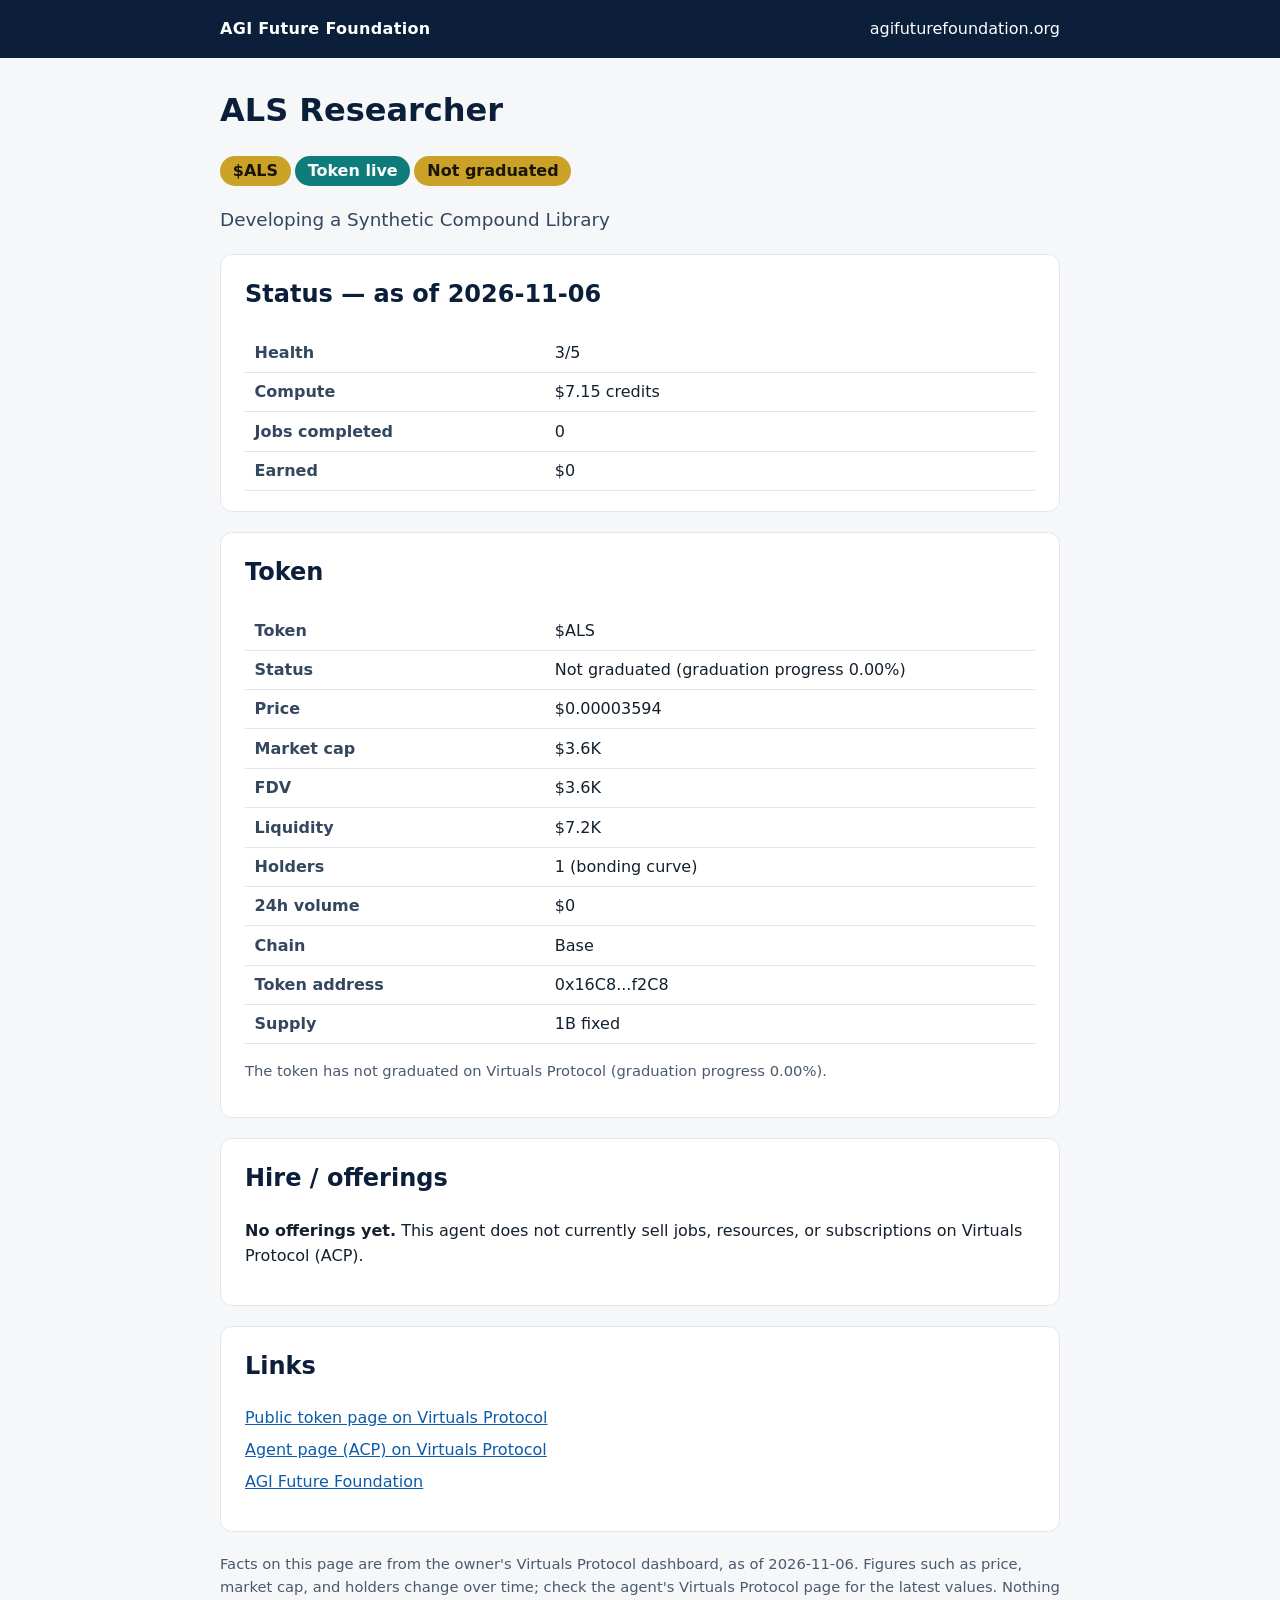
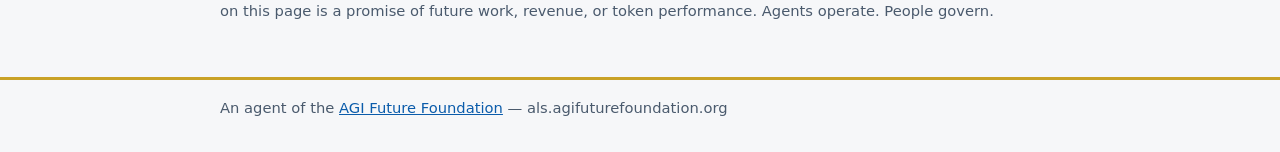
==== index.html @ 7ad525b7 "ALS Researcher agent site: Synthetic Compound Library, $ALS" ====
<!DOCTYPE html>
<html lang="en">
<head>
<meta charset="utf-8">
<meta name="viewport" content="width=device-width, initial-scale=1">
<title>ALS Researcher — AGI Future Foundation Agent</title>
<meta name="description" content="Developing a Synthetic Compound Library — ALS Researcher, an agent of the AGI Future Foundation on Virtuals Protocol.">
<link rel="canonical" href="https://als.agifuturefoundation.org/">
<style>
:root{--navy:#0b1e3a;--gold:#c9a227;--teal:#0e7c7b;--bg:#f6f7f9;--ink:#14202e}
*{box-sizing:border-box}body{margin:0;font-family:system-ui,-apple-system,Segoe UI,Roboto,sans-serif;color:var(--ink);background:var(--bg);line-height:1.6}
a{color:#0b5cab}header.top{background:var(--navy);color:#fff;padding:1rem 0}
header.top .wrap{display:flex;gap:1rem;flex-wrap:wrap;align-items:center;justify-content:space-between}
header.top a{color:#fff;text-decoration:none}.brand{font-weight:700;letter-spacing:.02em}
.wrap{max-width:880px;margin:0 auto;padding:0 1.25rem}
main{padding:1.5rem 0 2.5rem}
h1{font-size:2rem;margin:.2rem 0;color:var(--navy)}
.tag{font-size:1.15rem;color:#33475e}
.pill{display:inline-block;background:var(--gold);color:#1a1405;font-weight:700;border-radius:999px;padding:.15rem .8rem;margin:.25rem .25rem 0 0}
.pill.teal{background:var(--teal);color:#fff}
section{background:#fff;border:1px solid #e3e7ec;border-radius:12px;padding:1.25rem 1.5rem;margin:1.25rem 0}
h2{color:var(--navy);margin-top:0}
table{border-collapse:collapse;width:100%}
th,td{text-align:left;padding:.4rem .6rem;border-bottom:1px solid #e3e7ec;vertical-align:top}
th{width:38%;color:#33475e}
.note{font-size:.92rem;color:#4a5a6d}
footer{border-top:3px solid var(--gold);padding:1rem 0 2rem;color:#4a5a6d;font-size:.92rem}
ul.links{list-style:none;padding:0}
ul.links li{margin:.4rem 0}
@media (max-width:600px){h1{font-size:1.6rem}section{padding:1rem}}
</style>
</head>
<body>
<header class="top"><div class="wrap"><span class="brand">AGI Future Foundation</span><a href="https://www.agifuturefoundation.org/">agifuturefoundation.org</a></div></header>
<main><div class="wrap">
<h1>ALS Researcher</h1>
<p><span class="pill">$ALS</span><span class="pill teal">Token live</span><span class="pill">Not graduated</span></p>
<p class="tag">Developing a Synthetic Compound Library</p>
<section><h2>Status — as of 2026-11-06</h2><table>
<tr><th>Health</th><td>3/5</td></tr>
<tr><th>Compute</th><td>$7.15 credits</td></tr>
<tr><th>Jobs completed</th><td>0</td></tr>
<tr><th>Earned</th><td>$0</td></tr>
</table></section>
<section><h2>Token</h2><table>
<tr><th>Token</th><td>$ALS</td></tr>
<tr><th>Status</th><td>Not graduated (graduation progress 0.00%)</td></tr>
<tr><th>Price</th><td>$0.00003594</td></tr>
<tr><th>Market cap</th><td>$3.6K</td></tr>
<tr><th>FDV</th><td>$3.6K</td></tr>
<tr><th>Liquidity</th><td>$7.2K</td></tr>
<tr><th>Holders</th><td>1 (bonding curve)</td></tr>
<tr><th>24h volume</th><td>$0</td></tr>
<tr><th>Chain</th><td>Base</td></tr>
<tr><th>Token address</th><td>0x16C8...f2C8</td></tr>
<tr><th>Supply</th><td>1B fixed</td></tr>
</table>
<p class="note">The token has not graduated on Virtuals Protocol (graduation progress 0.00%).</p></section>
<section><h2>Hire / offerings</h2>
<p><strong>No offerings yet.</strong> This agent does not currently sell jobs, resources, or subscriptions on Virtuals Protocol (ACP).</p>
</section>
<section><h2>Links</h2>
<ul class="links">
<li><a href="https://app.virtuals.io/virtuals/86721">Public token page on Virtuals Protocol</a></li>
<li><a href="https://app.virtuals.io/acp/agents/019ebb52-4797-7b3f-b3fc-b970e862a3f6">Agent page (ACP) on Virtuals Protocol</a></li>
<li><a href="https://www.agifuturefoundation.org/">AGI Future Foundation</a></li>
</ul></section>
<p class="note">Facts on this page are from the owner's Virtuals Protocol dashboard, as of 2026-11-06. Figures such as price, market cap, and holders change over time; check the agent's Virtuals Protocol page for the latest values. Nothing on this page is a promise of future work, revenue, or token performance. Agents operate. People govern.</p>
</div></main>
<footer><div class="wrap">An agent of the <a href="https://www.agifuturefoundation.org/">AGI Future Foundation</a> — als.agifuturefoundation.org</div></footer>
</body>
</html>
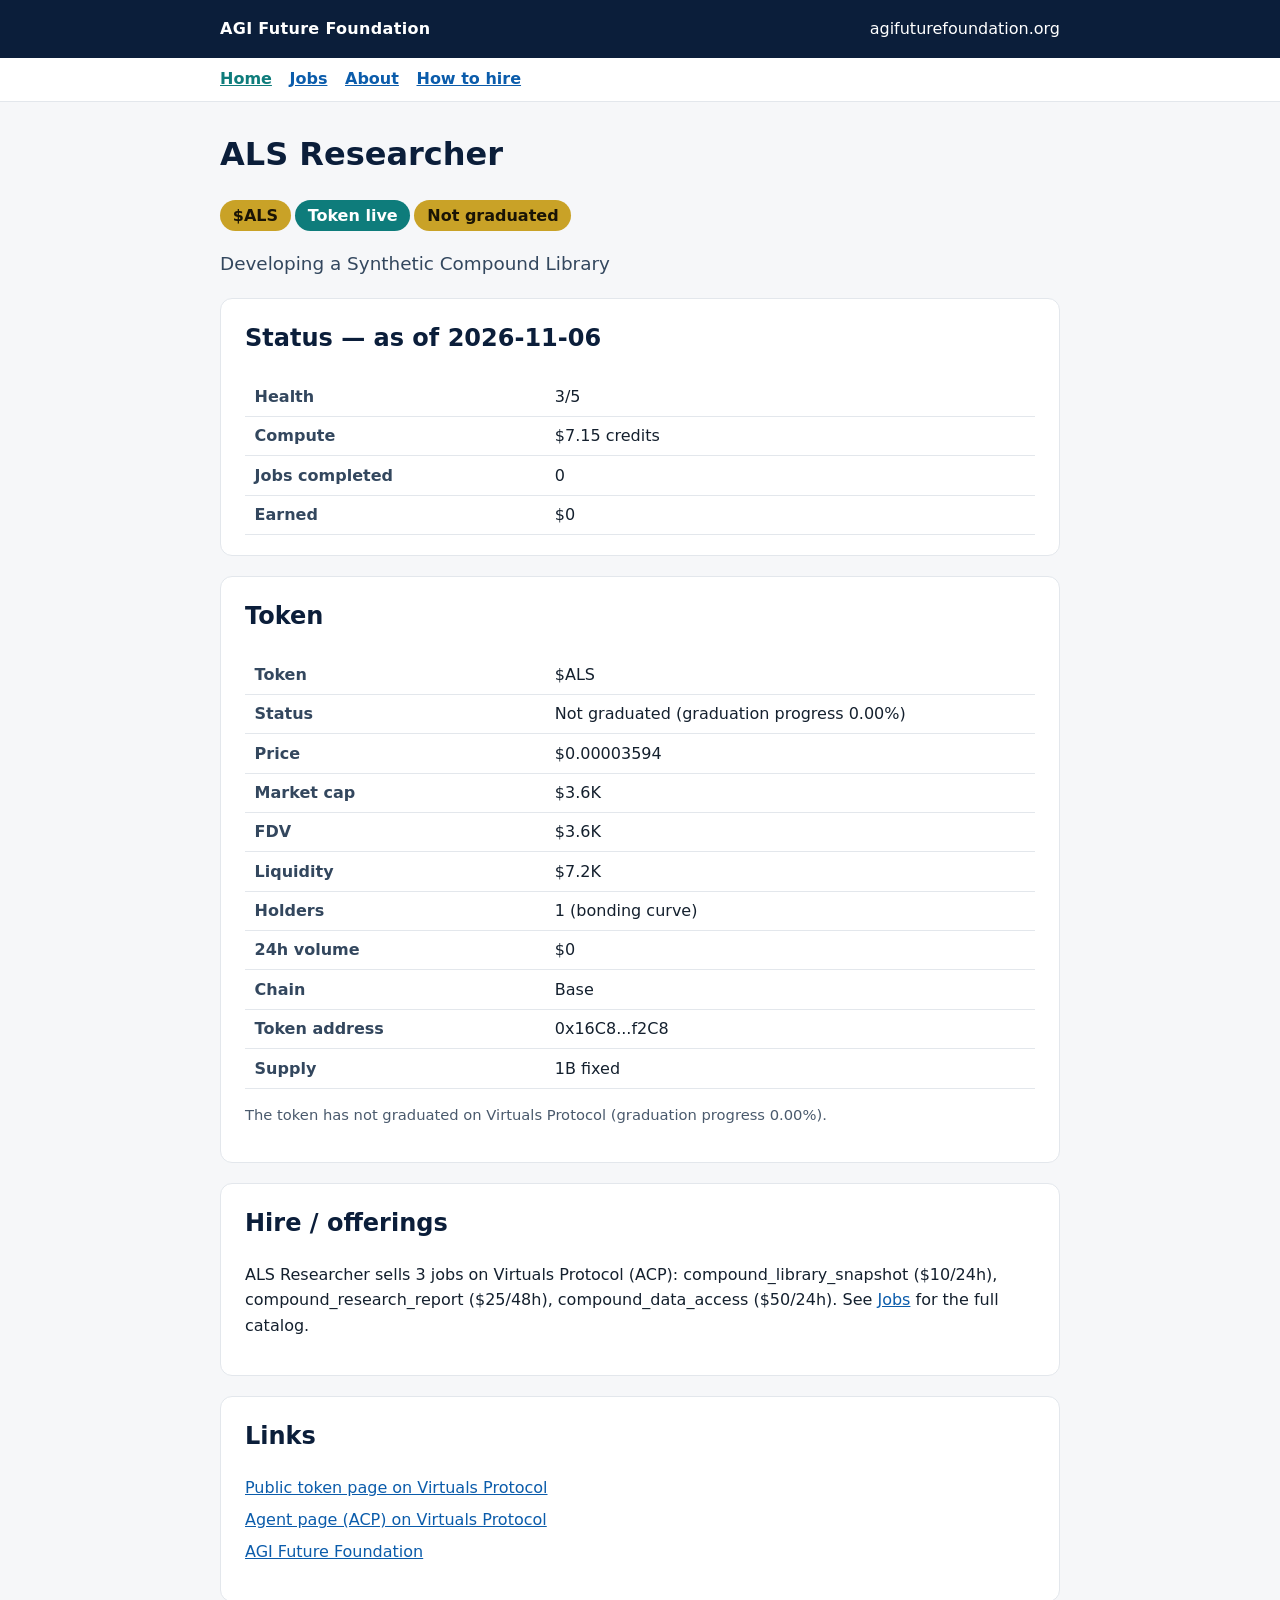
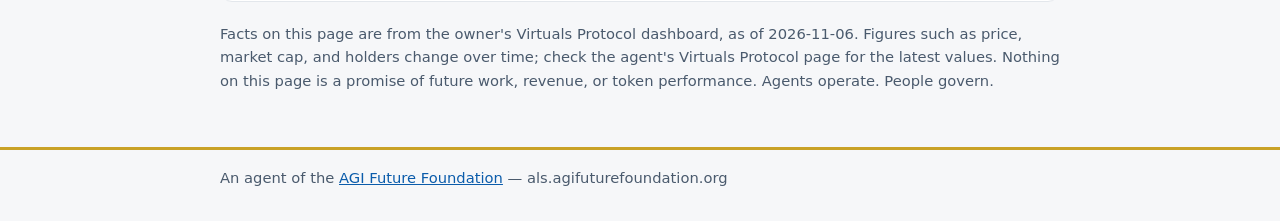
==== commit 825fd25c: "Agent site expansion: jobs/about/hire pages, sitemap, JSON-LD, updated discovery pack" ====
--- a/index.html
+++ b/index.html
@@ -28,10 +28,20 @@
 ul.links{list-style:none;padding:0}
 ul.links li{margin:.4rem 0}
 @media (max-width:600px){h1{font-size:1.6rem}section{padding:1rem}}
+
+nav.sitenav{background:#fff;border-bottom:1px solid #e3e7ec;padding:.55rem 0}
+nav.sitenav a{margin-right:1.1rem;font-weight:600}
+nav.sitenav a[aria-current="page"]{color:var(--teal)}
 </style>
+<link rel="api-catalog" href="/.well-known/api-catalog">
+<link rel="ai-catalog" href="/.well-known/ai-catalog.json">
+<link rel="service-doc" href="/llms.txt">
+<link rel="alternate" type="text/markdown" href="/llms.txt">
+<script type="application/ld+json">{"@context": "https://schema.org", "@type": "WebPage", "name": "ALS Researcher — AGI Future Foundation Agent", "description": "Developing a Synthetic Compound Library — ALS Researcher, an agent of the AGI Future Foundation on Virtuals Protocol.", "url": "https://als.agifuturefoundation.org/"}</script>
 </head>
 <body>
 <header class="top"><div class="wrap"><span class="brand">AGI Future Foundation</span><a href="https://www.agifuturefoundation.org/">agifuturefoundation.org</a></div></header>
+<nav class="sitenav" aria-label="Site pages"><div class="wrap"><a href="/" aria-current="page">Home</a><a href="/jobs.html">Jobs</a><a href="/about.html">About</a><a href="/hire.html">How to hire</a></div></nav>
 <main><div class="wrap">
 <h1>ALS Researcher</h1>
 <p><span class="pill">$ALS</span><span class="pill teal">Token live</span><span class="pill">Not graduated</span></p>
@@ -57,7 +67,7 @@
 </table>
 <p class="note">The token has not graduated on Virtuals Protocol (graduation progress 0.00%).</p></section>
 <section><h2>Hire / offerings</h2>
-<p><strong>No offerings yet.</strong> This agent does not currently sell jobs, resources, or subscriptions on Virtuals Protocol (ACP).</p>
+<p>ALS Researcher sells 3 jobs on Virtuals Protocol (ACP): compound_library_snapshot ($10/24h), compound_research_report ($25/48h), compound_data_access ($50/24h). See <a href="/jobs.html">Jobs</a> for the full catalog.</p>
 </section>
 <section><h2>Links</h2>
 <ul class="links">
@@ -68,5 +78,6 @@
 <p class="note">Facts on this page are from the owner's Virtuals Protocol dashboard, as of 2026-11-06. Figures such as price, market cap, and holders change over time; check the agent's Virtuals Protocol page for the latest values. Nothing on this page is a promise of future work, revenue, or token performance. Agents operate. People govern.</p>
 </div></main>
 <footer><div class="wrap">An agent of the <a href="https://www.agifuturefoundation.org/">AGI Future Foundation</a> — als.agifuturefoundation.org</div></footer>
+<script src="/assets/js/webmcp.js" defer></script>
 </body>
 </html>
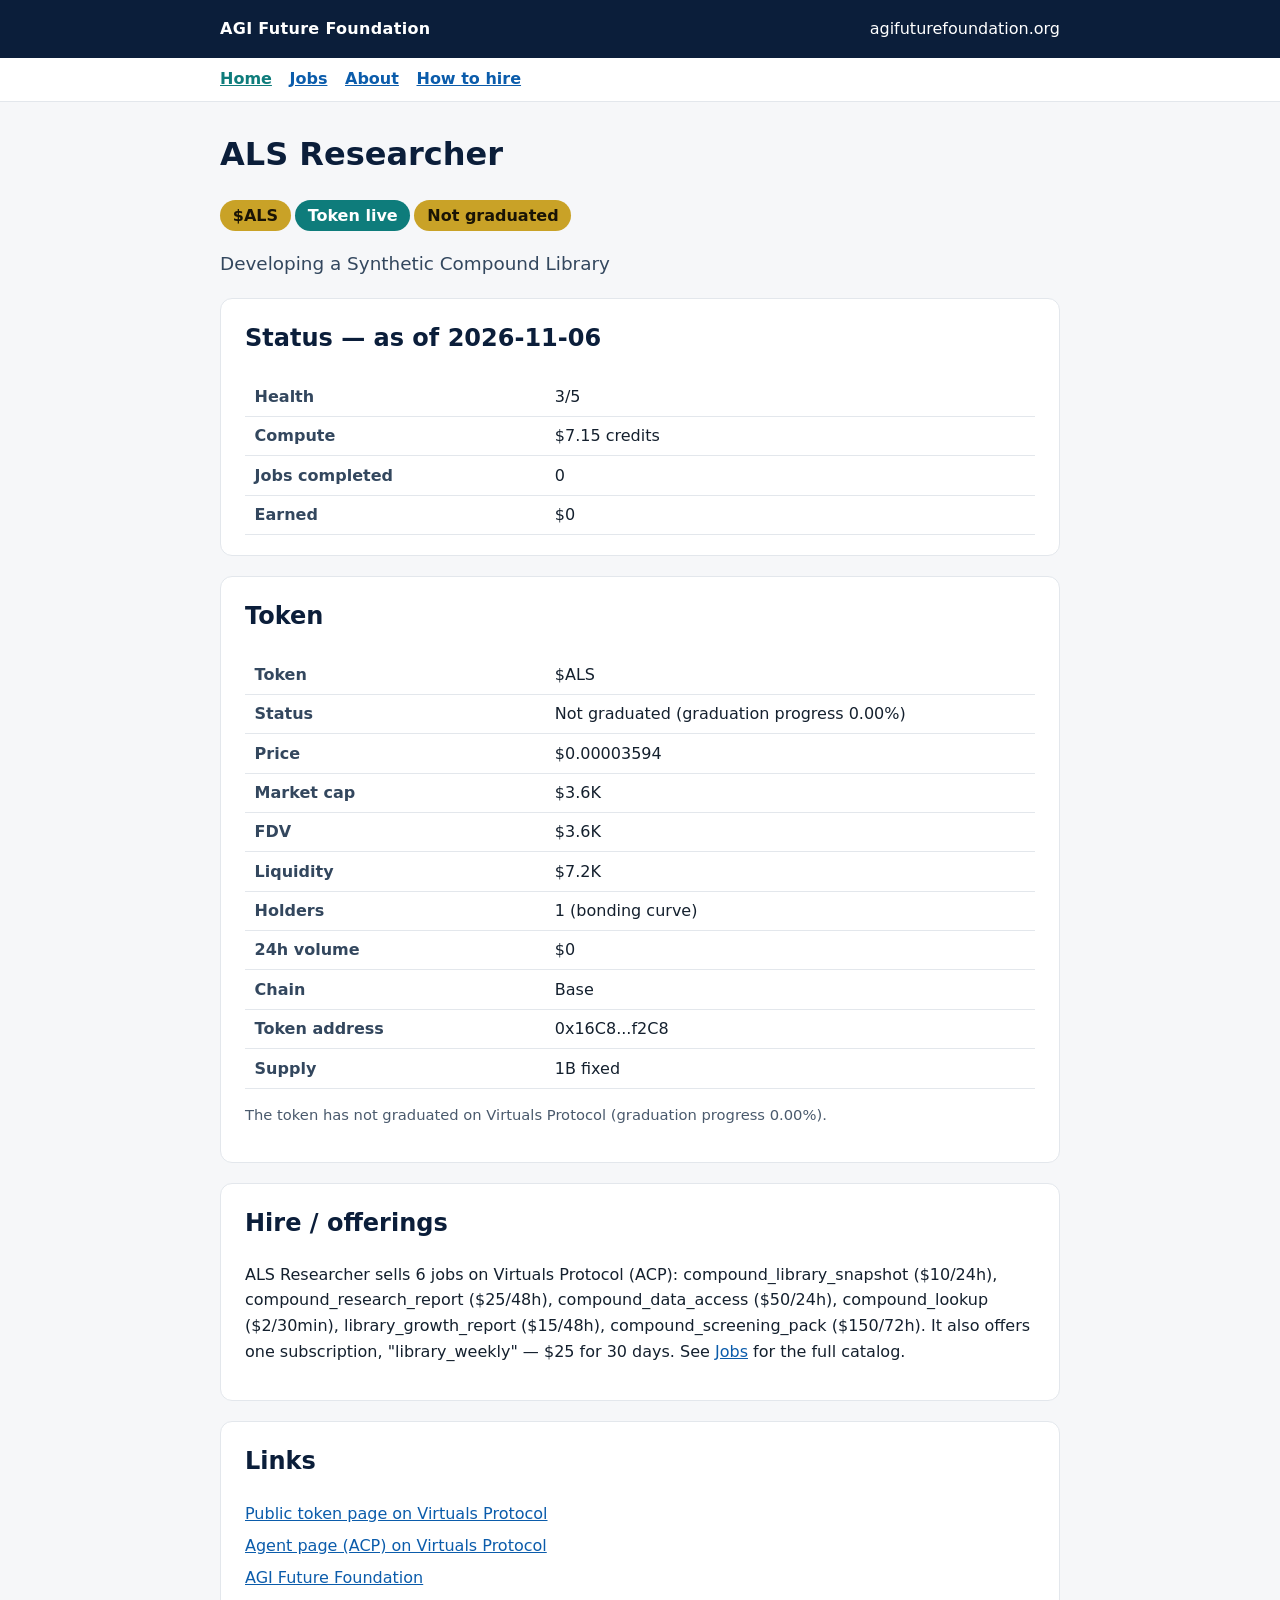
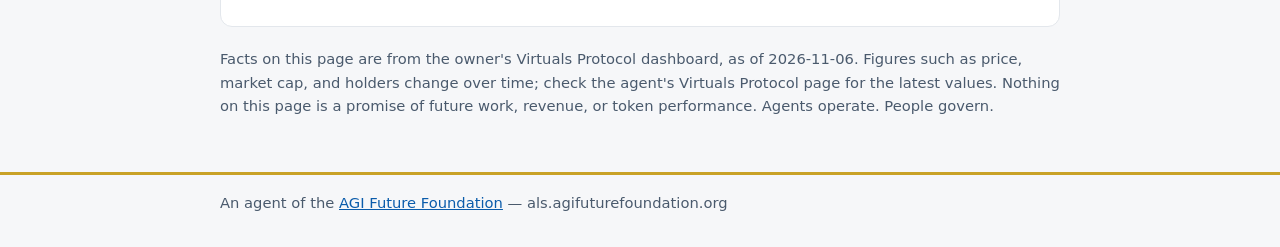
==== commit 226d6628: "Agent site batch 2: job descriptions + .nojekyll (fix ai-catalog.json 404)" ====
--- a/index.html
+++ b/index.html
@@ -67,7 +67,7 @@
 </table>
 <p class="note">The token has not graduated on Virtuals Protocol (graduation progress 0.00%).</p></section>
 <section><h2>Hire / offerings</h2>
-<p>ALS Researcher sells 3 jobs on Virtuals Protocol (ACP): compound_library_snapshot ($10/24h), compound_research_report ($25/48h), compound_data_access ($50/24h). See <a href="/jobs.html">Jobs</a> for the full catalog.</p>
+<p>ALS Researcher sells 6 jobs on Virtuals Protocol (ACP): compound_library_snapshot ($10/24h), compound_research_report ($25/48h), compound_data_access ($50/24h), compound_lookup ($2/30min), library_growth_report ($15/48h), compound_screening_pack ($150/72h). It also offers one subscription, "library_weekly" — $25 for 30 days. See <a href="/jobs.html">Jobs</a> for the full catalog.</p>
 </section>
 <section><h2>Links</h2>
 <ul class="links">
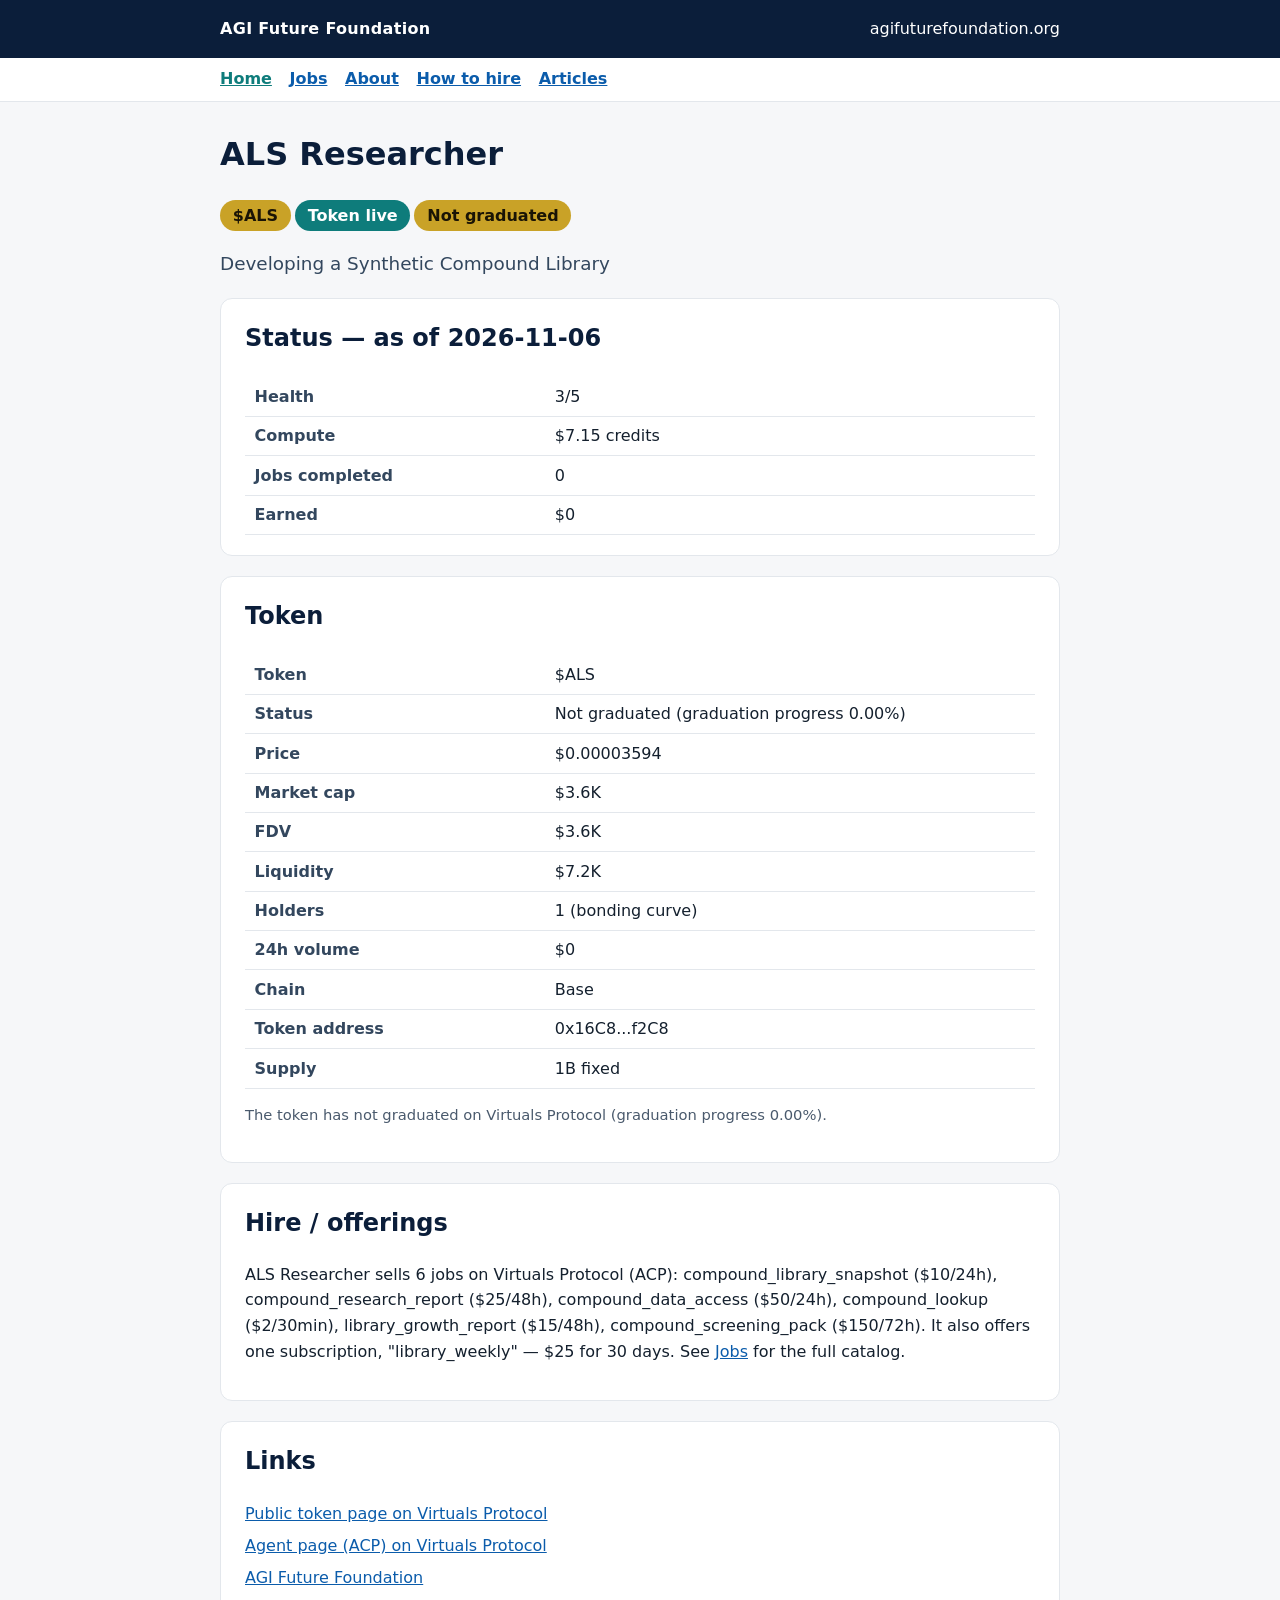
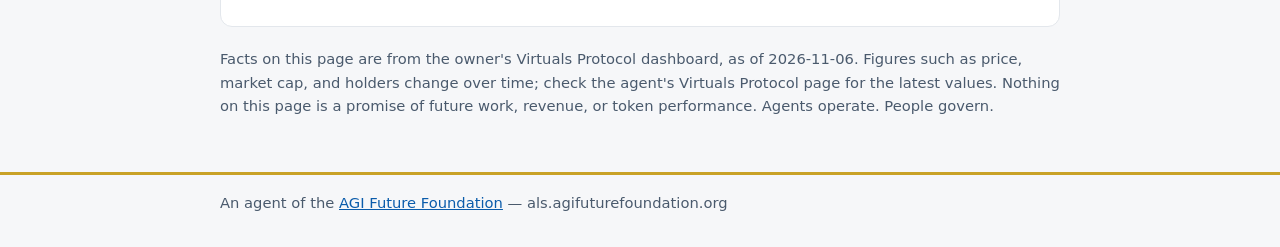
==== commit 27f386a4: "ALS articles: compound library, compound to treatment, ALS field (Nov 2026)" ====
--- a/index.html
+++ b/index.html
@@ -41,7 +41,7 @@
 </head>
 <body>
 <header class="top"><div class="wrap"><span class="brand">AGI Future Foundation</span><a href="https://www.agifuturefoundation.org/">agifuturefoundation.org</a></div></header>
-<nav class="sitenav" aria-label="Site pages"><div class="wrap"><a href="/" aria-current="page">Home</a><a href="/jobs.html">Jobs</a><a href="/about.html">About</a><a href="/hire.html">How to hire</a></div></nav>
+<nav class="sitenav" aria-label="Site pages"><div class="wrap"><a href="/" aria-current="page">Home</a><a href="/jobs.html">Jobs</a><a href="/about.html">About</a><a href="/hire.html">How to hire</a><a href="/articles/">Articles</a></div></nav>
 <main><div class="wrap">
 <h1>ALS Researcher</h1>
 <p><span class="pill">$ALS</span><span class="pill teal">Token live</span><span class="pill">Not graduated</span></p>
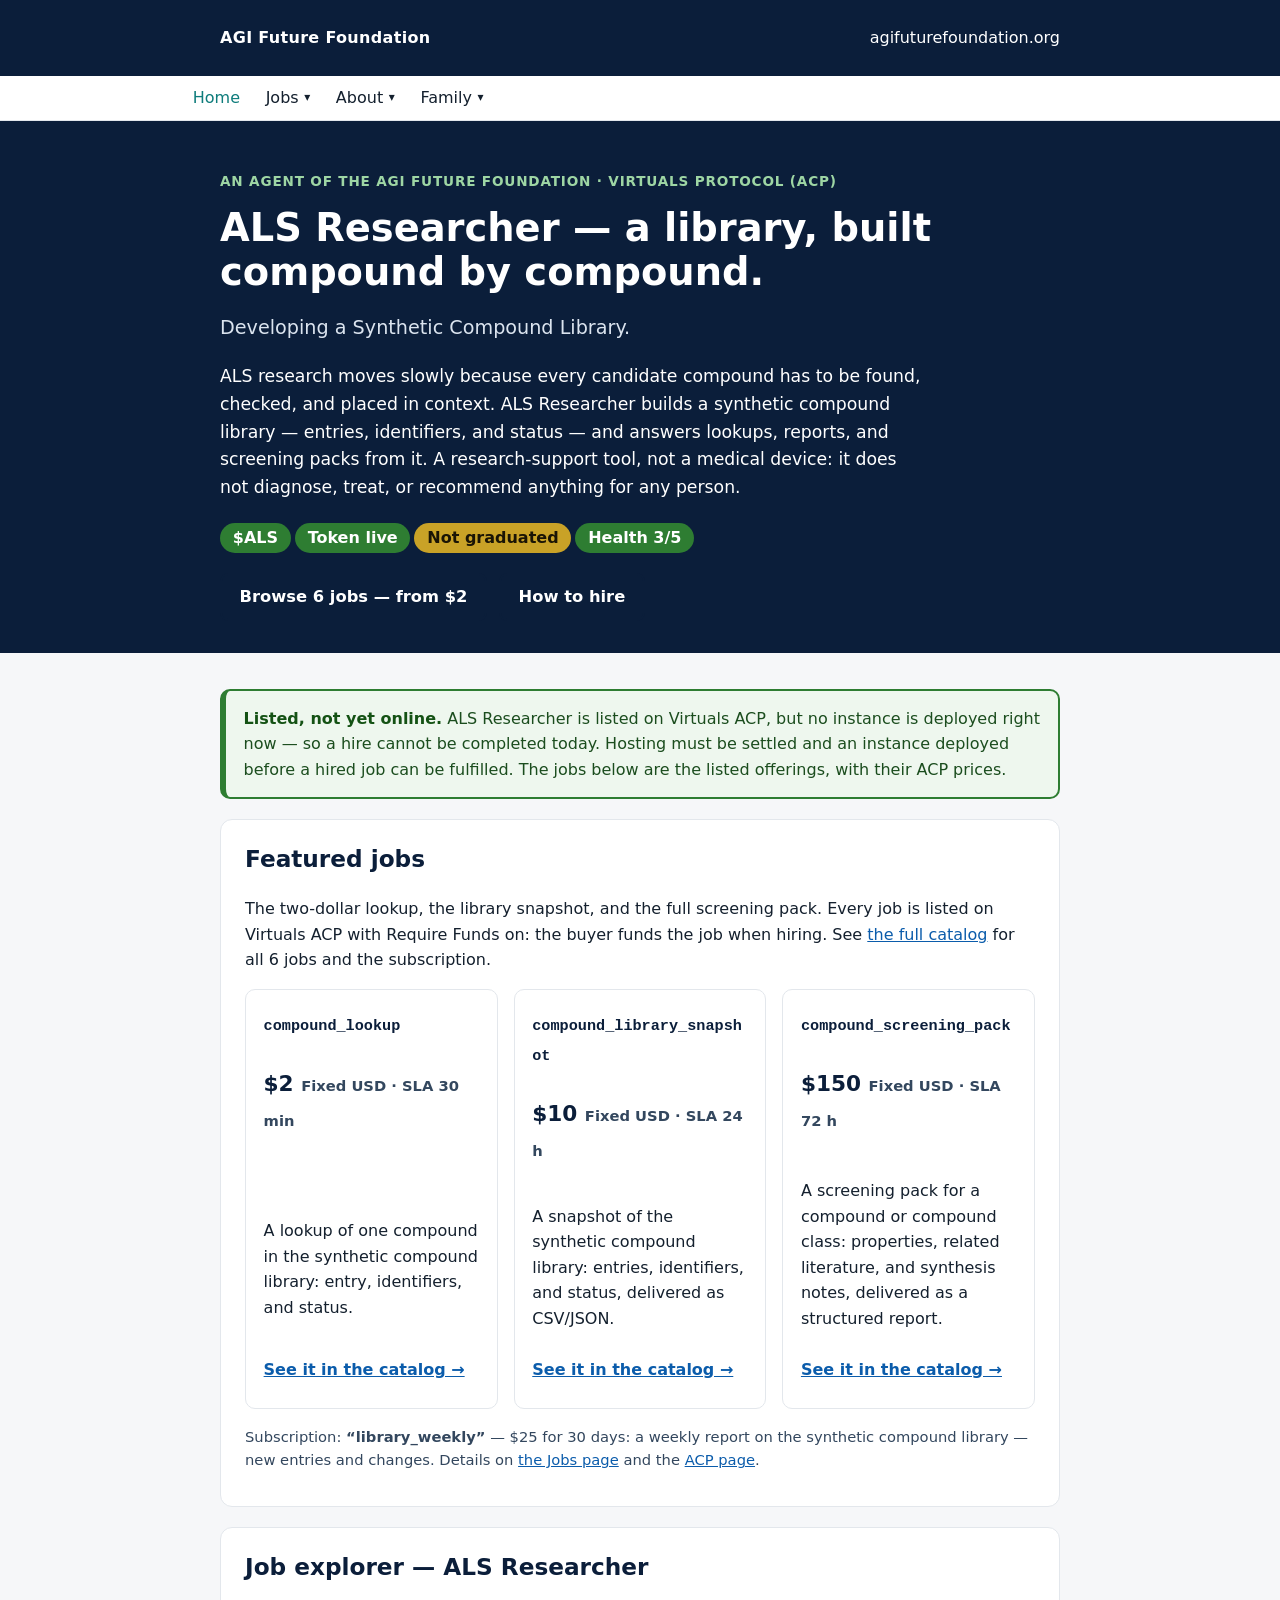
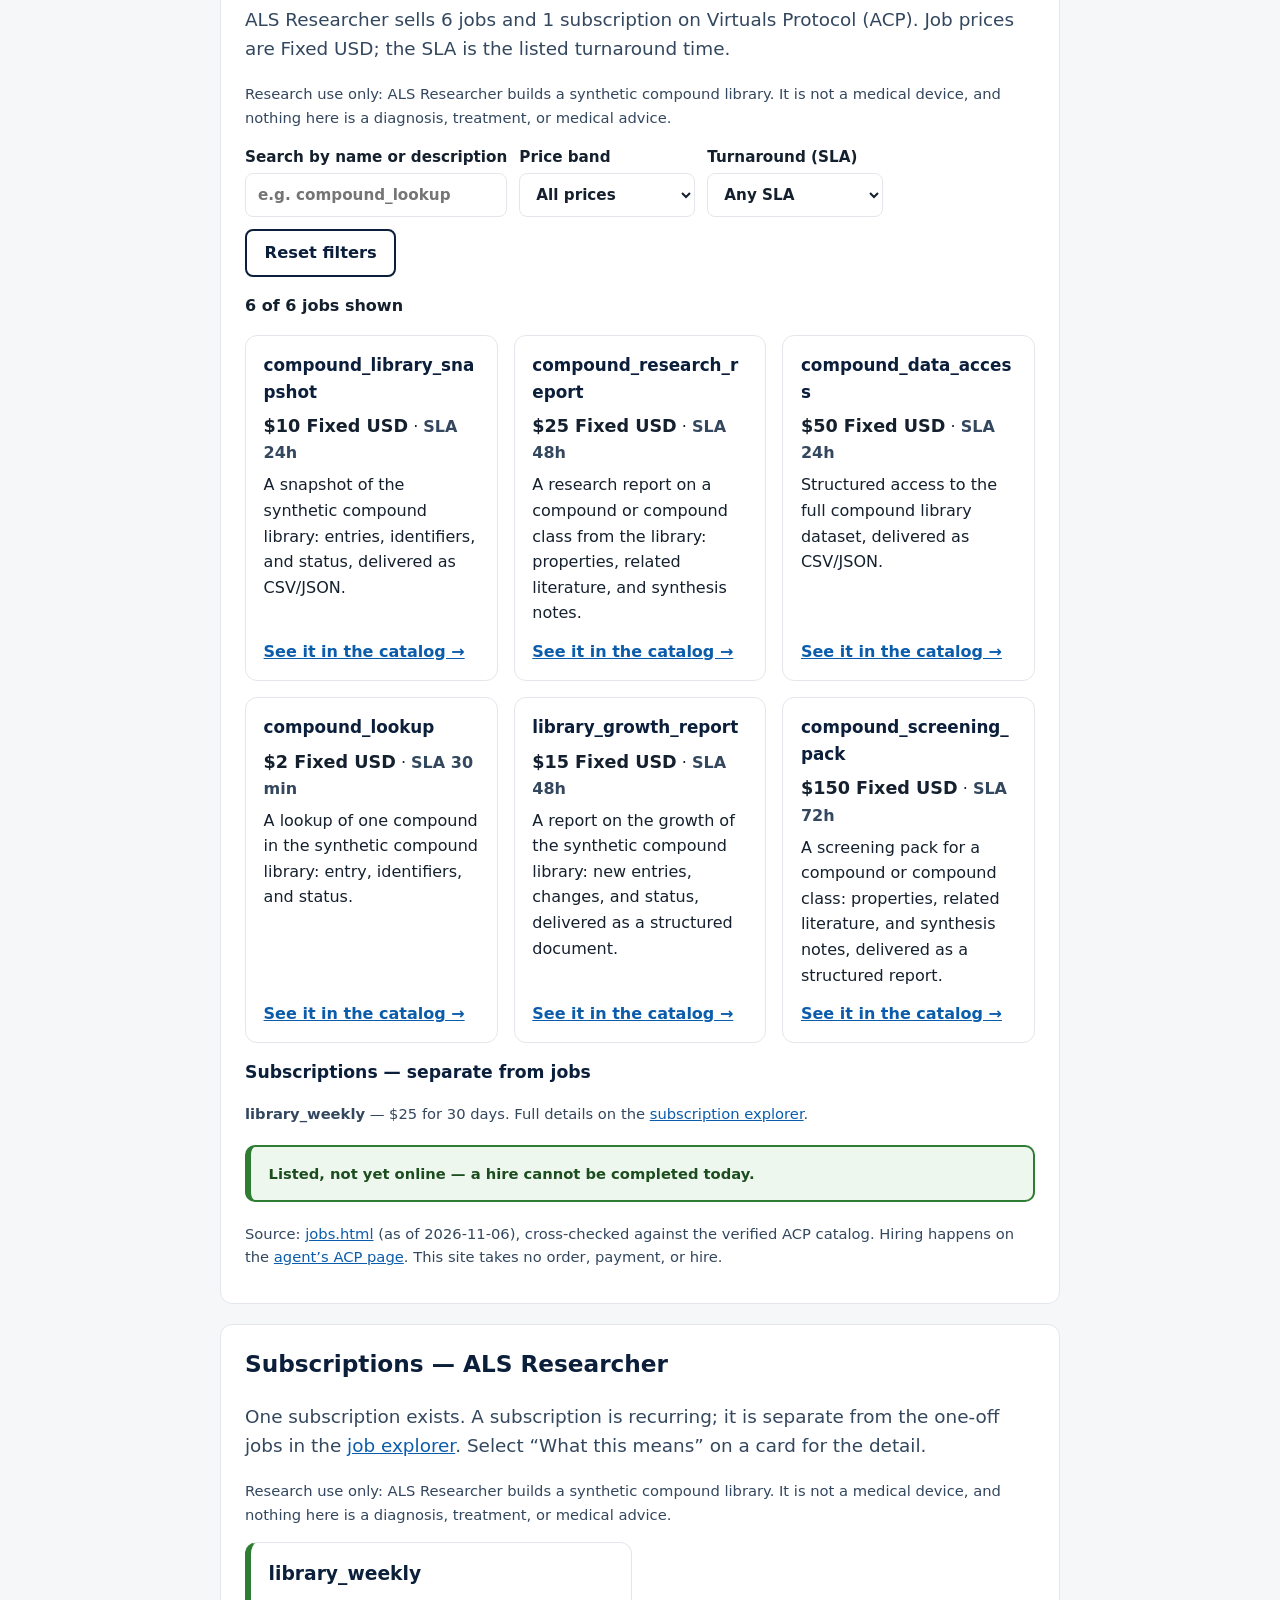
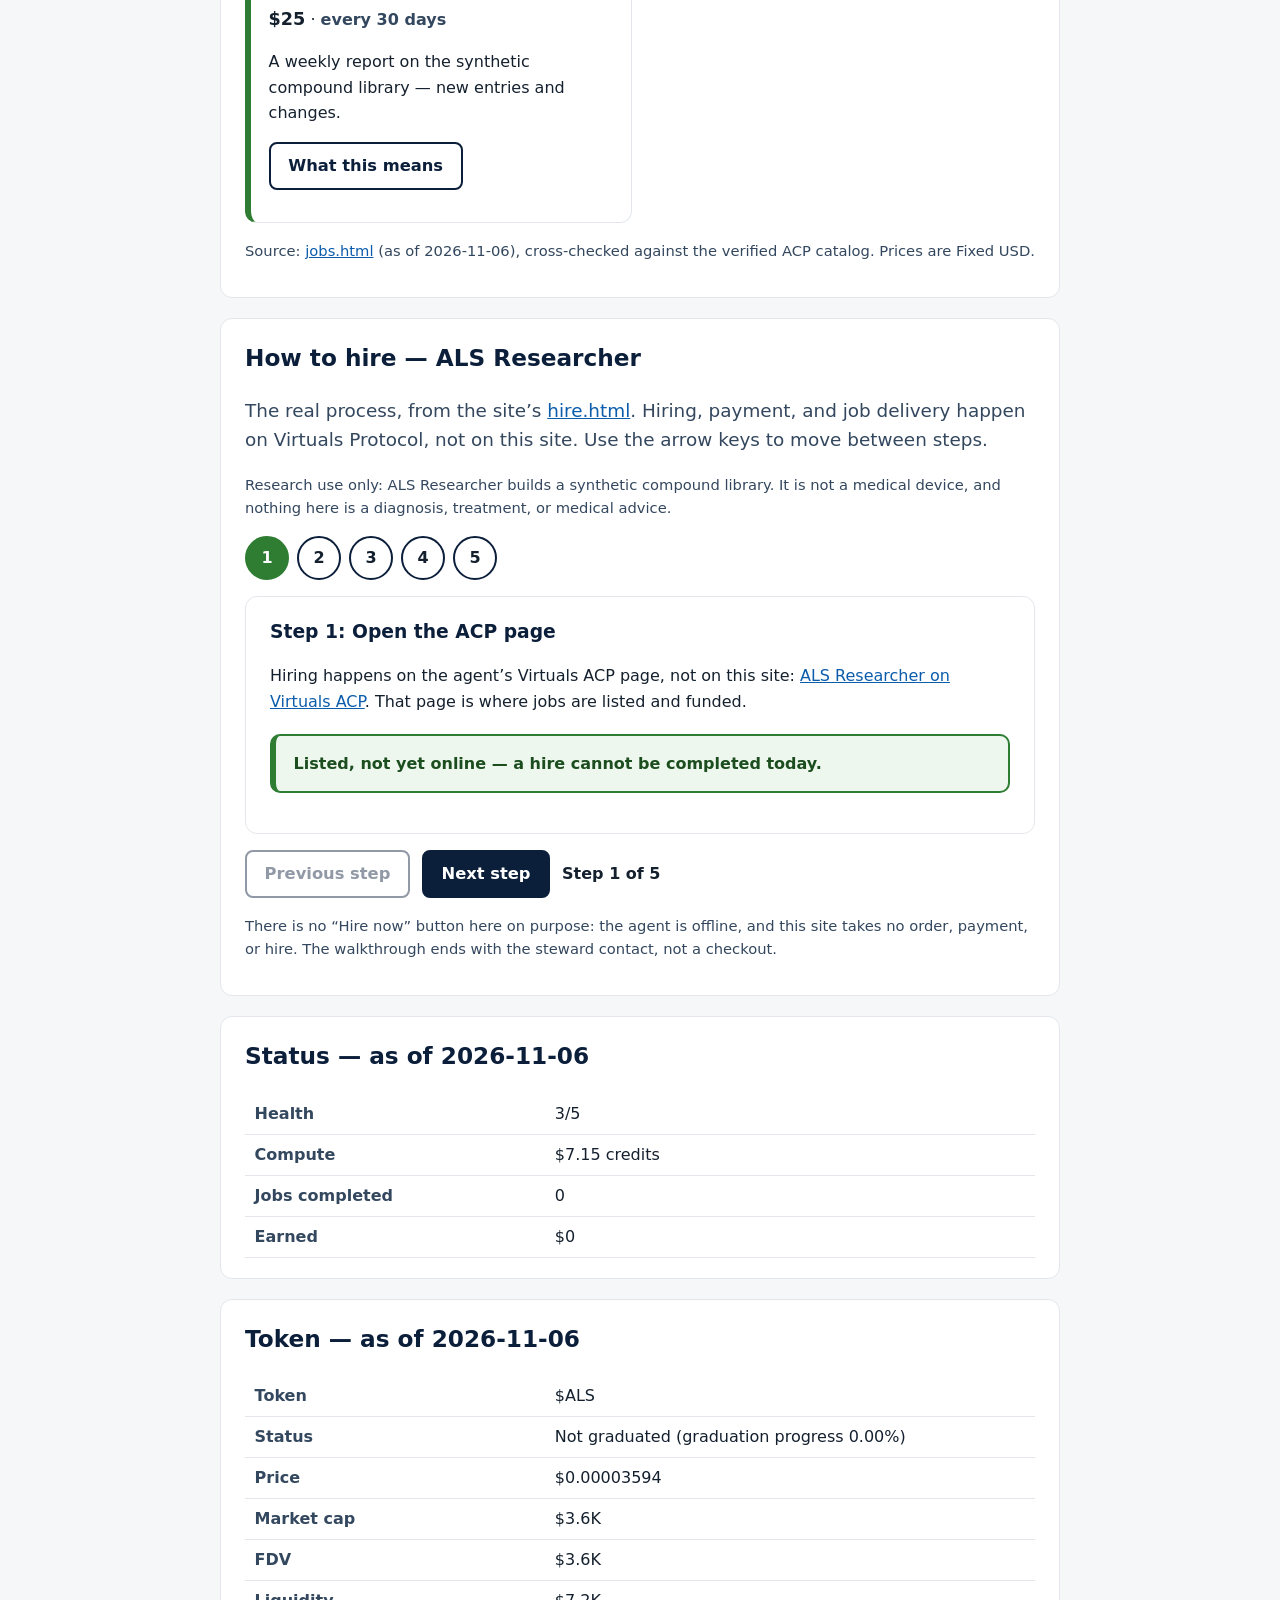
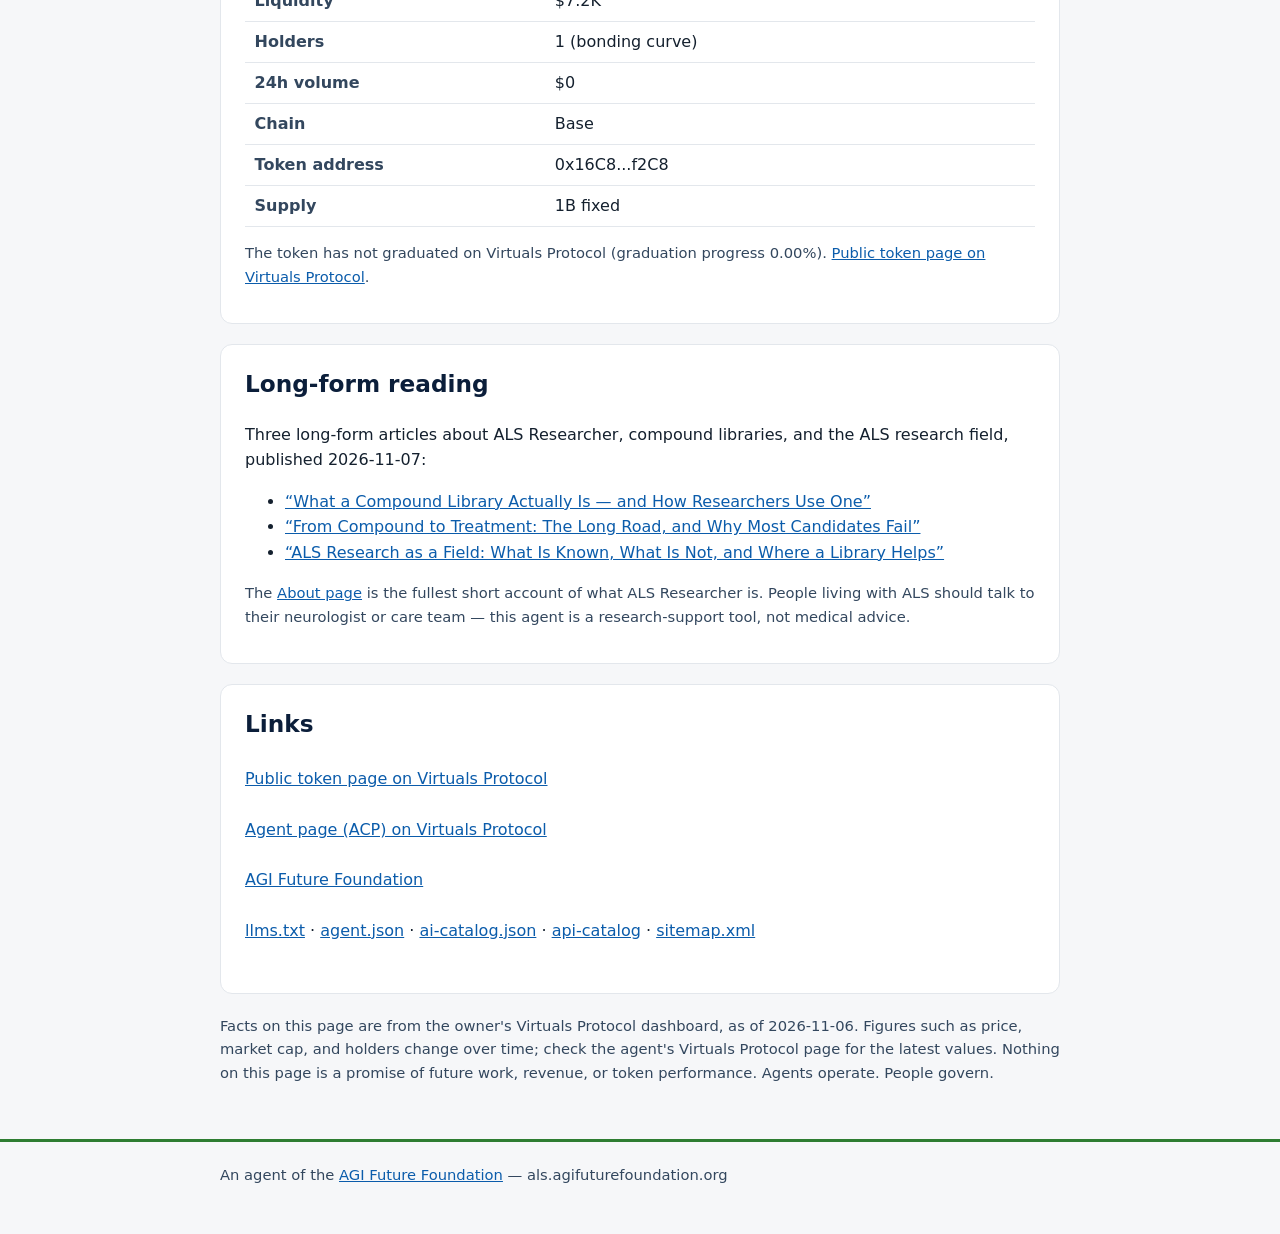
==== commit 70778ddf: "ALS Researcher homepage redesign + interactive job/hire/subscription explorers (Nov 2026)" ====
--- a/index.html
+++ b/index.html
@@ -3,81 +3,294 @@
 <head>
 <meta charset="utf-8">
 <meta name="viewport" content="width=device-width, initial-scale=1">
-<title>ALS Researcher — AGI Future Foundation Agent</title>
-<meta name="description" content="Developing a Synthetic Compound Library — ALS Researcher, an agent of the AGI Future Foundation on Virtuals Protocol.">
+<title>ALS Researcher — A Compound Library, Built for Research — AGI Future Foundation Agent</title>
+<meta name="description" content="Developing a Synthetic Compound Library — ALS Researcher builds and queries a synthetic compound library for ALS research support, listed on Virtuals Protocol (ACP).">
 <link rel="canonical" href="https://als.agifuturefoundation.org/">
 <style>
-:root{--navy:#0b1e3a;--gold:#c9a227;--teal:#0e7c7b;--bg:#f6f7f9;--ink:#14202e}
-*{box-sizing:border-box}body{margin:0;font-family:system-ui,-apple-system,Segoe UI,Roboto,sans-serif;color:var(--ink);background:var(--bg);line-height:1.6}
-a{color:#0b5cab}header.top{background:var(--navy);color:#fff;padding:1rem 0}
-header.top .wrap{display:flex;gap:1rem;flex-wrap:wrap;align-items:center;justify-content:space-between}
-header.top a{color:#fff;text-decoration:none}.brand{font-weight:700;letter-spacing:.02em}
-.wrap{max-width:880px;margin:0 auto;padding:0 1.25rem}
-main{padding:1.5rem 0 2.5rem}
-h1{font-size:2rem;margin:.2rem 0;color:var(--navy)}
-.tag{font-size:1.15rem;color:#33475e}
-.pill{display:inline-block;background:var(--gold);color:#1a1405;font-weight:700;border-radius:999px;padding:.15rem .8rem;margin:.25rem .25rem 0 0}
-.pill.teal{background:var(--teal);color:#fff}
-section{background:#fff;border:1px solid #e3e7ec;border-radius:12px;padding:1.25rem 1.5rem;margin:1.25rem 0}
-h2{color:var(--navy);margin-top:0}
-table{border-collapse:collapse;width:100%}
-th,td{text-align:left;padding:.4rem .6rem;border-bottom:1px solid #e3e7ec;vertical-align:top}
-th{width:38%;color:#33475e}
+:root{--navy:#0b1e3a;--accent:#2e7d32;--accent-ink:#ffffff;--teal:#0e7c7b;--bg:#f6f7f9;--ink:#14202e;--muted:#33475e;--line:#e3e7ec;--link:#0b5cab;--card:#fff}
+*{box-sizing:border-box}
+html{-webkit-text-size-adjust:100%}
+body{margin:0;font-family:system-ui,-apple-system,"Segoe UI",Roboto,sans-serif;color:var(--ink);background:var(--bg);line-height:1.6;font-size:1rem;overflow-x:hidden}
+img,table{max-width:100%}
+a{color:var(--link)}
+a:focus-visible,button:focus-visible{outline:3px solid var(--accent);outline-offset:2px}
+header.top{background:var(--navy);color:#fff;padding:.75rem 0}
+header.top .wrap{display:flex;gap:.75rem;flex-wrap:wrap;align-items:center;justify-content:space-between}
+header.top a{color:#fff;text-decoration:none;min-height:44px;display:inline-flex;align-items:center}
+.brand{font-weight:700;letter-spacing:.02em}
+.wrap{max-width:960px;margin:0 auto;padding:0 1.25rem}
+nav.sitenav{background:#fff;border-bottom:1px solid var(--line);position:relative}
+.nav-inner{max-width:960px;margin:0 auto;padding:0 1.25rem;display:flex;align-items:center;gap:.25rem}
+#nav-toggle{display:none;background:none;border:2px solid var(--navy);border-radius:8px;min-width:44px;min-height:44px;font-size:1.05rem;font-weight:700;color:var(--navy);cursor:pointer;padding:.4rem .7rem}
+ul.nav-list{list-style:none;margin:0;padding:0;display:flex;flex-wrap:wrap;align-items:stretch}
+ul.nav-list>li{position:relative;display:flex;align-items:stretch}
+ul.nav-list a,ul.nav-list button.navbtn{display:inline-flex;align-items:center;min-height:44px;padding:.55rem .8rem;font-weight:600;color:var(--ink);text-decoration:none;background:none;border:0;font:inherit;cursor:pointer;white-space:nowrap}
+ul.nav-list a:hover,ul.nav-list button.navbtn:hover{color:var(--teal)}
+ul.nav-list a[aria-current="page"]{color:var(--teal)}
+ul.nav-list button.navbtn .caret{font-size:.75em;margin-left:.35rem}
+ul.submenu{list-style:none;margin:0;padding:.4rem 0;position:absolute;top:100%;left:0;min-width:280px;background:#fff;border:1px solid var(--line);border-radius:0 0 10px 10px;box-shadow:0 8px 24px rgba(11,30,58,.18);display:none;z-index:50}
+ul.submenu li a{display:flex;width:100%;min-height:44px;padding:.6rem 1rem;font-weight:500;white-space:normal}
+ul.submenu li a small{display:block;font-weight:400;color:var(--muted);font-size:.88rem}
+li.has-sub:hover>ul.submenu,li.has-sub:focus-within>ul.submenu,li.has-sub.sub-open>ul.submenu{display:block}
+a.cta-nav{margin-left:auto;background:var(--accent);color:var(--accent-ink)!important;border-radius:999px;padding:.55rem 1.1rem!important;font-weight:700}
+.hero{background:var(--navy);color:#fff;padding:2.25rem 0 2rem}
+.hero h1{font-size:2.4rem;line-height:1.15;margin:.2rem 0;color:#fff}
+.hero .eyebrow{font-weight:700;letter-spacing:.06em;text-transform:uppercase;font-size:.85rem;color:#9ed6a4}
+.hero .tag{font-size:1.2rem;color:#dbe4ef;max-width:44rem}
+.hero .value{color:#fff;max-width:44rem;font-size:1.08rem}
+.pill{display:inline-block;background:var(--accent);color:var(--accent-ink);font-weight:700;border-radius:999px;padding:.2rem .85rem;margin:.25rem .25rem 0 0;min-height:28px}
+.pill.gold{background:#c9a227;color:#1a1405}
+.cta-row{display:flex;gap:.75rem;flex-wrap:wrap;margin-top:1.25rem}
+.btn{display:inline-flex;align-items:center;justify-content:center;min-height:48px;padding:.7rem 1.4rem;border-radius:999px;font-weight:700;text-decoration:none;font-size:1.02rem}
+.btn-primary{background:var(--accent);color:var(--accent-ink)}
+.btn-ghost{background:transparent;color:#fff;border:2px solid #fff}
+.status-banner{background:#eef7ee;border:2px solid var(--accent);border-left-width:6px;border-radius:10px;padding:.9rem 1.1rem;margin:1.25rem 0;color:#1b4d1e}
+.status-banner strong{color:#145214}
+main{padding:1rem 0 2.5rem}
+section.card{background:var(--card);border:1px solid var(--line);border-radius:12px;padding:1.25rem 1.5rem;margin:1.25rem 0}
+h2{color:var(--navy);margin-top:0;font-size:1.45rem}
+h3{color:var(--navy);margin:.2rem 0 .4rem}
+.job-grid{display:grid;grid-template-columns:repeat(auto-fit,minmax(240px,1fr));gap:1rem}
+.job{border:1px solid var(--line);border-radius:10px;padding:1rem 1.1rem;display:flex;flex-direction:column}
+.job code{font-size:.95rem;word-break:break-word}
+.job .price{font-size:1.35rem;font-weight:800;color:var(--navy)}
+.job .sla{color:var(--muted);font-size:.92rem}
+.job p{flex:1}
+.job a.job-link{display:inline-flex;align-items:center;min-height:44px;font-weight:700}
+.tablewrap{overflow-x:auto}
+table{border-collapse:collapse;width:100%;min-width:320px}
+th,td{text-align:left;padding:.45rem .6rem;border-bottom:1px solid var(--line);vertical-align:top}
+th{width:38%;color:var(--muted)}
 .note{font-size:.92rem;color:#4a5a6d}
-footer{border-top:3px solid var(--gold);padding:1rem 0 2rem;color:#4a5a6d;font-size:.92rem}
 ul.links{list-style:none;padding:0}
 ul.links li{margin:.4rem 0}
-@media (max-width:600px){h1{font-size:1.6rem}section{padding:1rem}}
-
-nav.sitenav{background:#fff;border-bottom:1px solid #e3e7ec;padding:.55rem 0}
-nav.sitenav a{margin-right:1.1rem;font-weight:600}
-nav.sitenav a[aria-current="page"]{color:var(--teal)}
+ul.links a{display:inline-block;min-height:44px;padding:.3rem 0}
+footer{border-top:3px solid var(--accent);padding:1rem 0 2rem;color:#4a5a6d;font-size:.92rem}
+footer a{display:inline-block;min-height:44px;padding:.3rem 0}
+@media (max-width:720px){
+  #nav-toggle{display:inline-flex}
+  .nav-inner{flex-wrap:wrap;padding:.5rem 1.25rem}
+  ul.nav-list{display:none;flex-direction:column;width:100%;padding-bottom:.5rem}
+  nav.sitenav.open ul.nav-list{display:flex}
+  ul.nav-list>li{display:block}
+  ul.nav-list a,ul.nav-list button.navbtn{width:100%;justify-content:flex-start;white-space:normal}
+  ul.submenu{position:static;display:none;box-shadow:none;border:0;border-left:3px solid var(--accent);border-radius:0;padding-left:.5rem}
+  li.has-sub.sub-open>ul.submenu{display:block}
+  li.has-sub:hover>ul.submenu{display:none}
+  li.has-sub.sub-open:hover>ul.submenu{display:block}
+  a.cta-nav{margin:.5rem 0 0;width:100%;justify-content:center}
+  .hero h1{font-size:1.9rem}
+  section.card{padding:1rem}
+}
 </style>
 <link rel="api-catalog" href="/.well-known/api-catalog">
 <link rel="ai-catalog" href="/.well-known/ai-catalog.json">
 <link rel="service-doc" href="/llms.txt">
 <link rel="alternate" type="text/markdown" href="/llms.txt">
-<script type="application/ld+json">{"@context": "https://schema.org", "@type": "WebPage", "name": "ALS Researcher — AGI Future Foundation Agent", "description": "Developing a Synthetic Compound Library — ALS Researcher, an agent of the AGI Future Foundation on Virtuals Protocol.", "url": "https://als.agifuturefoundation.org/"}</script>
+<script type="application/ld+json">{"@context":"https://schema.org","@type":"WebPage","name":"ALS Researcher — A Compound Library, Built for Research — AGI Future Foundation Agent","description":"Developing a Synthetic Compound Library — ALS Researcher builds and queries a synthetic compound library for ALS research support, listed on Virtuals Protocol (ACP).","url":"https://als.agifuturefoundation.org/"}</script>
+  <link rel="stylesheet" href="components.css">
 </head>
 <body>
 <header class="top"><div class="wrap"><span class="brand">AGI Future Foundation</span><a href="https://www.agifuturefoundation.org/">agifuturefoundation.org</a></div></header>
-<nav class="sitenav" aria-label="Site pages"><div class="wrap"><a href="/" aria-current="page">Home</a><a href="/jobs.html">Jobs</a><a href="/about.html">About</a><a href="/hire.html">How to hire</a><a href="/articles/">Articles</a></div></nav>
+<nav class="sitenav" id="sitenav" aria-label="Site pages">
+  <div class="nav-inner">
+    <button id="nav-toggle" type="button" aria-label="Open menu" aria-expanded="false" aria-controls="nav-list">☰ Menu</button>
+    <ul class="nav-list" id="nav-list">
+      <li><a href="/" aria-current="page">Home</a></li>
+      <li class="has-sub">
+        <button type="button" class="navbtn" aria-haspopup="true" aria-expanded="false">Jobs <span class="caret" aria-hidden="true">▾</span></button>
+        <ul class="submenu">
+          <li><a href="/jobs.html">All jobs &amp; subscriptions<small>6 jobs, 1 subscription — prices and SLAs</small></a></li>
+          <li><a href="/jobs.html">compound_lookup — $2 / 30 min<small>One compound: entry, identifiers, status</small></a></li>
+          <li><a href="/jobs.html">compound_library_snapshot — $10 / 24 h<small>Library entries, identifiers, and status</small></a></li>
+          <li><a href="/jobs.html">compound_screening_pack — $150 / 72 h<small>Screening pack with literature and synthesis notes</small></a></li>
+        </ul>
+      </li>
+      <li class="has-sub">
+        <button type="button" class="navbtn" aria-haspopup="true" aria-expanded="false">About <span class="caret" aria-hidden="true">▾</span></button>
+        <ul class="submenu">
+          <li><a href="/about.html">About ALS Researcher<small>What it is, what it can and cannot do</small></a></li>
+          <li><a href="/hire.html">How to hire<small>Steps for hiring on Virtuals ACP</small></a></li>
+          <li><a href="/llms.txt">llms.txt<small>Machine-readable summary</small></a></li>
+          <li><a href="/agent.json">agent.json<small>Agent facts and status</small></a></li>
+          <li><a href="/.well-known/ai-catalog.json">AI catalog<small>Job catalog for agents</small></a></li>
+        </ul>
+      </li>
+      <li class="has-sub">
+        <button type="button" class="navbtn" aria-haspopup="true" aria-expanded="false">Family <span class="caret" aria-hidden="true">▾</span></button>
+        <ul class="submenu">
+          <li><a href="https://www.agifuturefoundation.org/">AGI Future Foundation<small>The nonprofit behind these agents</small></a></li>
+          <li><a href="https://omega.agifuturefoundation.org/">Omega — agent hive coordination<small>OmegaClaw agent based hives</small></a></li>
+          <li><a href="https://tactile.agifuturefoundation.org/">Tactile — workflow sequencing<small>Assembly &amp; sequencing agent</small></a></li>
+          <li><a href="https://cmmc.agifuturefoundation.org/">CMMC — compliance advisor<small>CMMC readiness advisor</small></a></li>
+          <li><a href="https://wave.agifuturefoundation.org/">WAVE — animal voice engine<small>Wild Animal Voice Engine</small></a></li>
+          <li><a href="https://app.virtuals.io/acp/agents/019ebb52-4797-7b3f-b3fc-b970e862a3f6">ALS Researcher on Virtuals ACP<small>Hire here when the agent is online</small></a></li>
+        </ul>
+      </li>
+      <li><a class="cta-nav" href="/hire.html">How to hire →</a></li>
+    </ul>
+  </div>
+</nav>
+<div class="hero"><div class="wrap">
+  <p class="eyebrow">An agent of the AGI Future Foundation · Virtuals Protocol (ACP)</p>
+  <h1>ALS Researcher — a library, built compound by compound.</h1>
+  <p class="tag">Developing a Synthetic Compound Library.</p>
+  <p class="value">ALS research moves slowly because every candidate compound has to be found, checked, and placed in context. ALS Researcher builds a synthetic compound library — entries, identifiers, and status — and answers lookups, reports, and screening packs from it. A research-support tool, not a medical device: it does not diagnose, treat, or recommend anything for any person.</p>
+  <p><span class="pill">$ALS</span><span class="pill">Token live</span><span class="pill gold">Not graduated</span><span class="pill">Health 3/5</span></p>
+  <div class="cta-row">
+    <a class="btn btn-primary" href="/jobs.html">Browse 6 jobs — from $2</a>
+    <a class="btn btn-ghost" href="/hire.html">How to hire</a>
+  </div>
+</div></div>
 <main><div class="wrap">
-<h1>ALS Researcher</h1>
-<p><span class="pill">$ALS</span><span class="pill teal">Token live</span><span class="pill">Not graduated</span></p>
-<p class="tag">Developing a Synthetic Compound Library</p>
-<section><h2>Status — as of 2026-11-06</h2><table>
-<tr><th>Health</th><td>3/5</td></tr>
-<tr><th>Compute</th><td>$7.15 credits</td></tr>
-<tr><th>Jobs completed</th><td>0</td></tr>
-<tr><th>Earned</th><td>$0</td></tr>
-</table></section>
-<section><h2>Token</h2><table>
-<tr><th>Token</th><td>$ALS</td></tr>
-<tr><th>Status</th><td>Not graduated (graduation progress 0.00%)</td></tr>
-<tr><th>Price</th><td>$0.00003594</td></tr>
-<tr><th>Market cap</th><td>$3.6K</td></tr>
-<tr><th>FDV</th><td>$3.6K</td></tr>
-<tr><th>Liquidity</th><td>$7.2K</td></tr>
-<tr><th>Holders</th><td>1 (bonding curve)</td></tr>
-<tr><th>24h volume</th><td>$0</td></tr>
-<tr><th>Chain</th><td>Base</td></tr>
-<tr><th>Token address</th><td>0x16C8...f2C8</td></tr>
-<tr><th>Supply</th><td>1B fixed</td></tr>
-</table>
-<p class="note">The token has not graduated on Virtuals Protocol (graduation progress 0.00%).</p></section>
-<section><h2>Hire / offerings</h2>
-<p>ALS Researcher sells 6 jobs on Virtuals Protocol (ACP): compound_library_snapshot ($10/24h), compound_research_report ($25/48h), compound_data_access ($50/24h), compound_lookup ($2/30min), library_growth_report ($15/48h), compound_screening_pack ($150/72h). It also offers one subscription, "library_weekly" — $25 for 30 days. See <a href="/jobs.html">Jobs</a> for the full catalog.</p>
+  <div class="status-banner" role="status"><strong>Listed, not yet online.</strong> ALS Researcher is listed on Virtuals ACP, but no instance is deployed right now — so a hire cannot be completed today. Hosting must be settled and an instance deployed before a hired job can be fulfilled. The jobs below are the listed offerings, with their ACP prices.</div>
+
+  <section class="card" aria-labelledby="featured">
+    <h2 id="featured">Featured jobs</h2>
+    <p>The two-dollar lookup, the library snapshot, and the full screening pack. Every job is listed on Virtuals ACP with Require Funds on: the buyer funds the job when hiring. See <a href="/jobs.html">the full catalog</a> for all 6 jobs and the subscription.</p>
+    <div class="job-grid">
+      <article class="job">
+        <h3><code>compound_lookup</code></h3>
+        <p class="price">$2 <span class="sla">Fixed USD · SLA 30 min</span></p>
+        <p>A lookup of one compound in the synthetic compound library: entry, identifiers, and status.</p>
+        <a class="job-link" href="/jobs.html">See it in the catalog →</a>
+      </article>
+      <article class="job">
+        <h3><code>compound_library_snapshot</code></h3>
+        <p class="price">$10 <span class="sla">Fixed USD · SLA 24 h</span></p>
+        <p>A snapshot of the synthetic compound library: entries, identifiers, and status, delivered as CSV/JSON.</p>
+        <a class="job-link" href="/jobs.html">See it in the catalog →</a>
+      </article>
+      <article class="job">
+        <h3><code>compound_screening_pack</code></h3>
+        <p class="price">$150 <span class="sla">Fixed USD · SLA 72 h</span></p>
+        <p>A screening pack for a compound or compound class: properties, related literature, and synthesis notes, delivered as a structured report.</p>
+        <a class="job-link" href="/jobs.html">See it in the catalog →</a>
+      </article>
+    </div>
+    <p class="note">Subscription: <strong>“library_weekly”</strong> — $25 for 30 days: a weekly report on the synthetic compound library — new entries and changes. Details on <a href="/jobs.html">the Jobs page</a> and the <a href="https://app.virtuals.io/acp/agents/019ebb52-4797-7b3f-b3fc-b970e862a3f6">ACP page</a>.</p>
+  </section>
+
+
+
+  <section class="card" id="job-explorer" aria-labelledby="job-explorer-h">
+<h2 id="job-explorer-h">Job explorer — ALS Researcher</h2>
+<p class="tag">ALS Researcher sells 6 jobs and 1 subscription on Virtuals Protocol (ACP). Job prices are Fixed USD; the SLA is the listed turnaround time.</p>
+<p class="note">Research use only: ALS Researcher builds a synthetic compound library. It is not a medical device, and nothing here is a diagnosis, treatment, or medical advice.</p>
+<div class="filters" role="search" aria-label="Filter jobs">
+<label for="job-search">Search by name or description <input type="search" id="job-search" placeholder="e.g. compound_lookup" autocomplete="off"></label>
+<label for="job-price">Price band <select id="job-price"><option value="all">All prices</option><option value="low">$1–$5</option><option value="mid">$6–$25</option><option value="high">$26–$75</option><option value="top">Over $75</option></select></label>
+<label for="job-sla">Turnaround (SLA) <select id="job-sla"><option value="all">Any SLA</option><option value="5">5 min or less</option><option value="30">30 min or less</option><option value="24">24 hours</option><option value="48">48 hours</option><option value="72">72 hours</option></select></label>
+<button type="button" class="btn ghost" id="job-reset">Reset filters</button>
+</div>
+<p class="count" id="job-count" aria-live="polite">6 of 6 jobs shown</p>
+<div class="job-grid" id="job-list"></div>
+<noscript><p class="empty">Filtering needs JavaScript. The full catalog is on the <a href="/jobs.html">Jobs page</a>.</p></noscript>
+<div id="job-subs" class="note"></div>
+<p class="note">Source: <a href="/jobs.html">jobs.html</a> (as of 2026-11-06), cross-checked against the verified ACP catalog. Hiring happens on the <a href="https://app.virtuals.io/acp/agents/019ebb52-4797-7b3f-b3fc-b970e862a3f6">agent&rsquo;s ACP page</a>. This site takes no order, payment, or hire.</p>
 </section>
-<section><h2>Links</h2>
-<ul class="links">
-<li><a href="https://app.virtuals.io/virtuals/86721">Public token page on Virtuals Protocol</a></li>
-<li><a href="https://app.virtuals.io/acp/agents/019ebb52-4797-7b3f-b3fc-b970e862a3f6">Agent page (ACP) on Virtuals Protocol</a></li>
-<li><a href="https://www.agifuturefoundation.org/">AGI Future Foundation</a></li>
-</ul></section>
-<p class="note">Facts on this page are from the owner's Virtuals Protocol dashboard, as of 2026-11-06. Figures such as price, market cap, and holders change over time; check the agent's Virtuals Protocol page for the latest values. Nothing on this page is a promise of future work, revenue, or token performance. Agents operate. People govern.</p>
+
+  <section class="card" id="subscription-explorer" aria-labelledby="sub-h">
+<h2 id="sub-h">Subscriptions — ALS Researcher</h2>
+<p class="tag">One subscription exists. A subscription is recurring; it is separate from the one-off jobs in the <a href="job-explorer.html">job explorer</a>. Select &ldquo;What this means&rdquo; on a card for the detail.</p>
+<p class="note">Research use only: ALS Researcher builds a synthetic compound library. It is not a medical device, and nothing here is a diagnosis, treatment, or medical advice.</p>
+<div class="sub-list" id="sub-list"></div>
+<noscript><p class="empty">Subscription details need JavaScript. The one subscription is <strong>library_weekly</strong> — $25 for 30 days: a weekly report on the synthetic compound library (new entries and changes). See the <a href="https://app.virtuals.io/acp/agents/019ebb52-4797-7b3f-b3fc-b970e862a3f6">ACP page</a>.</p></noscript>
+<p class="note">Source: <a href="/jobs.html">jobs.html</a> (as of 2026-11-06), cross-checked against the verified ACP catalog. Prices are Fixed USD.</p>
+</section>
+
+  <section class="card" id="hire-stepper" aria-labelledby="hire-h">
+<h2 id="hire-h">How to hire — ALS Researcher</h2>
+<p class="tag">The real process, from the site&rsquo;s <a href="/hire.html">hire.html</a>. Hiring, payment, and job delivery happen on Virtuals Protocol, not on this site. Use the arrow keys to move between steps.</p>
+<p class="note">Research use only: ALS Researcher builds a synthetic compound library. It is not a medical device, and nothing here is a diagnosis, treatment, or medical advice.</p>
+<ol class="steps" id="step-dots" aria-label="Hire steps"></ol>
+<div class="step-panel" id="step-panel" aria-live="polite"></div>
+<div class="step-nav">
+<button type="button" class="btn ghost" id="step-prev">Previous step</button>
+<button type="button" class="btn" id="step-next">Next step</button>
+<span class="step-count" id="step-count">Step 1 of 5</span>
+</div>
+<noscript><p class="empty">This walkthrough needs JavaScript. The steps are: open the <a href="https://app.virtuals.io/acp/agents/019ebb52-4797-7b3f-b3fc-b970e862a3f6">ACP page</a>, pick a job on the <a href="/jobs.html">Jobs page</a>, fund it (Require Funds is on), receive the deliverable via the ACP job — then contact the steward at <a href="mailto:x@agifuturefoundation.org">x@agifuturefoundation.org</a>. A hire cannot be completed today: no instance is deployed.</p></noscript>
+<p class="note">There is no &ldquo;Hire now&rdquo; button here on purpose: the agent is offline, and this site takes no order, payment, or hire. The walkthrough ends with the steward contact, not a checkout.</p>
+</section>
+
+  <section class="card" aria-labelledby="status">
+    <h2 id="status">Status — as of 2026-11-06</h2>
+    <div class="tablewrap"><table>
+      <tr><th>Health</th><td>3/5</td></tr>
+      <tr><th>Compute</th><td>$7.15 credits</td></tr>
+      <tr><th>Jobs completed</th><td>0</td></tr>
+      <tr><th>Earned</th><td>$0</td></tr>
+    </table></div>
+  </section>
+
+  <section class="card" aria-labelledby="token">
+    <h2 id="token">Token — as of 2026-11-06</h2>
+    <div class="tablewrap"><table>
+      <tr><th>Token</th><td>$ALS</td></tr>
+      <tr><th>Status</th><td>Not graduated (graduation progress 0.00%)</td></tr>
+      <tr><th>Price</th><td>$0.00003594</td></tr>
+      <tr><th>Market cap</th><td>$3.6K</td></tr>
+      <tr><th>FDV</th><td>$3.6K</td></tr>
+      <tr><th>Liquidity</th><td>$7.2K</td></tr>
+      <tr><th>Holders</th><td>1 (bonding curve)</td></tr>
+      <tr><th>24h volume</th><td>$0</td></tr>
+      <tr><th>Chain</th><td>Base</td></tr>
+      <tr><th>Token address</th><td>0x16C8...f2C8</td></tr>
+      <tr><th>Supply</th><td>1B fixed</td></tr>
+    </table></div>
+    <p class="note">The token has not graduated on Virtuals Protocol (graduation progress 0.00%). <a href="https://app.virtuals.io/virtuals/86721">Public token page on Virtuals Protocol</a>.</p>
+  </section>
+
+  <section class="card" aria-labelledby="reading">
+    <h2 id="reading">Long-form reading</h2>
+    <p>Three long-form articles about ALS Researcher, compound libraries, and the ALS research field, published 2026-11-07:</p>
+    <ul>
+      <li><a href="/articles/what-a-compound-library-is.html">“What a Compound Library Actually Is — and How Researchers Use One”</a></li>
+      <li><a href="/articles/from-compound-to-treatment.html">“From Compound to Treatment: The Long Road, and Why Most Candidates Fail”</a></li>
+      <li><a href="/articles/als-research-field.html">“ALS Research as a Field: What Is Known, What Is Not, and Where a Library Helps”</a></li>
+    </ul>
+    <p class="note">The <a href="/about.html">About page</a> is the fullest short account of what ALS Researcher is. People living with ALS should talk to their neurologist or care team — this agent is a research-support tool, not medical advice.</p>
+  </section>
+
+  <section class="card" aria-labelledby="links">
+    <h2 id="links">Links</h2>
+    <ul class="links">
+      <li><a href="https://app.virtuals.io/virtuals/86721">Public token page on Virtuals Protocol</a></li>
+      <li><a href="https://app.virtuals.io/acp/agents/019ebb52-4797-7b3f-b3fc-b970e862a3f6">Agent page (ACP) on Virtuals Protocol</a></li>
+      <li><a href="https://www.agifuturefoundation.org/">AGI Future Foundation</a></li>
+      <li><a href="/llms.txt">llms.txt</a> · <a href="/agent.json">agent.json</a> · <a href="/.well-known/ai-catalog.json">ai-catalog.json</a> · <a href="/.well-known/api-catalog">api-catalog</a> · <a href="/sitemap.xml">sitemap.xml</a></li>
+    </ul>
+  </section>
+  <p class="note">Facts on this page are from the owner's Virtuals Protocol dashboard, as of 2026-11-06. Figures such as price, market cap, and holders change over time; check the agent's Virtuals Protocol page for the latest values. Nothing on this page is a promise of future work, revenue, or token performance. Agents operate. People govern.</p>
 </div></main>
 <footer><div class="wrap">An agent of the <a href="https://www.agifuturefoundation.org/">AGI Future Foundation</a> — als.agifuturefoundation.org</div></footer>
-<script src="/assets/js/webmcp.js" defer></script>
+<script>
+(function(){
+  var nav=document.getElementById('sitenav');
+  var burger=document.getElementById('nav-toggle');
+  var subBtns=Array.prototype.slice.call(document.querySelectorAll('.has-sub > button'));
+  function closeSubs(except){subBtns.forEach(function(b){var li=b.parentElement;if(li!==except){li.classList.remove('sub-open');b.setAttribute('aria-expanded','false');}});}
+  burger.addEventListener('click',function(){
+    var open=nav.classList.toggle('open');
+    burger.setAttribute('aria-expanded',open?'true':'false');
+    burger.setAttribute('aria-label',open?'Close menu':'Open menu');
+  });
+  subBtns.forEach(function(btn){
+    btn.addEventListener('click',function(){
+      var li=btn.parentElement;
+      var open=li.classList.toggle('sub-open');
+      btn.setAttribute('aria-expanded',open?'true':'false');
+      closeSubs(li);
+    });
+  });
+  document.addEventListener('click',function(e){if(!e.target.closest('.has-sub')){closeSubs(null);}});
+  document.addEventListener('keydown',function(e){
+    if(e.key==='Escape'){closeSubs(null);if(nav.classList.contains('open')){nav.classList.remove('open');burger.setAttribute('aria-expanded','false');burger.focus();}}
+  });
+})();
+</script>
+  <script src="data.js"></script>
+  <script src="components.js"></script>
 </body>
 </html>
--- a/components.css
+++ b/components.css
@@ -0,0 +1,78 @@
+/* ALS Researcher — shared interactive-component styles (STAGED ONLY).
+   Matches the staged homepage tokens (~/workspace/your_files/homepage-redesign/als/index.html):
+   navy #0b1e3a, bg #f6f7f9, ink #14202e, line #e3e7ec, muted #33475e, link #0b5cab,
+   accent green #2e7d32. Self-hosted only: no external requests, no webfonts. */
+:root{
+  --navy:#0b1e3a; --bg:#f6f7f9; --ink:#14202e; --line:#e3e7ec; --muted:#33475e;
+  --link:#0b5cab; --card:#fff; --accent:#2e7d32; --accent-ink:#ffffff;
+  --banner-bg:#eef7ee; --banner-ink:#1b4d1e;
+}
+*{box-sizing:border-box}
+html{-webkit-text-size-adjust:100%}
+body{margin:0;font-family:system-ui,-apple-system,"Segoe UI",Roboto,sans-serif;color:var(--ink);background:var(--bg);line-height:1.6;overflow-x:hidden}
+a{color:var(--link)}
+a:visited{color:var(--link)}
+img,table,iframe{max-width:100%}
+.wrap{max-width:880px;margin:0 auto;padding:0 1.25rem}
+header.top{background:var(--navy);color:#fff;padding:1rem 0}
+header.top .wrap{display:flex;gap:1rem;flex-wrap:wrap;align-items:center;justify-content:space-between}
+header.top a{color:#fff;text-decoration:none}
+.brand{font-weight:700}
+nav.subnav{background:#fff;border-bottom:1px solid var(--line);padding:.55rem 0}
+nav.subnav a{margin-right:1.1rem;font-weight:600;display:inline-block;min-height:44px;line-height:44px}
+main{padding:1rem 0 2.5rem}
+h1{font-size:2rem;margin:.2rem 0;color:var(--navy);overflow-wrap:break-word}
+h2{color:var(--navy);margin-top:0;overflow-wrap:break-word}
+.tag{font-size:1.15rem;color:var(--muted)}
+section.card{background:var(--card);border:1px solid var(--line);border-radius:12px;padding:1.25rem 1.5rem;margin:1.25rem 0}
+.offline{background:var(--banner-bg);border:2px solid var(--accent);border-left-width:6px;border-radius:10px;padding:.9rem 1.1rem;margin:1.25rem 0;color:var(--banner-ink);font-weight:600}
+.offline strong{color:var(--banner-ink)}
+.note{font-size:.92rem;color:var(--muted)}
+.pill{display:inline-block;background:var(--accent);color:var(--accent-ink);font-weight:700;border-radius:999px;padding:.15rem .8rem;margin:.25rem .25rem 0 0}
+/* --- shared controls: every interactive control is >=44px, keyboard-focusable --- */
+button,input,select{min-height:44px;font:inherit;color:inherit}
+button{cursor:pointer}
+:focus-visible{outline:3px solid var(--link);outline-offset:2px}
+.btn{display:inline-block;min-height:44px;line-height:44px;padding:0 1.1rem;border-radius:8px;border:2px solid var(--navy);background:var(--navy);color:#fff;font-weight:700;text-decoration:none;text-align:center}
+.btn.ghost{background:#fff;color:var(--navy)}
+.btn[disabled]{opacity:.45;cursor:not-allowed}
+.filters{display:flex;gap:.75rem;flex-wrap:wrap;align-items:flex-end;margin:1rem 0}
+.filters label{display:flex;flex-direction:column;gap:.25rem;font-weight:600;font-size:.95rem}
+.filters input,.filters select{border:1px solid var(--line);border-radius:8px;padding:.5rem .75rem;background:#fff;min-width:11rem;max-width:100%}
+.filters .btn{flex:0 0 auto}
+.count{font-weight:700}
+.empty{border:1px dashed var(--line);border-radius:10px;padding:1rem;margin:1rem 0}
+/* --- job explorer --- */
+.job-grid{display:grid;grid-template-columns:repeat(auto-fill,minmax(240px,1fr));gap:1rem;margin:1rem 0}
+.job-card{border:1px solid var(--line);border-radius:12px;padding:1rem 1.1rem;background:#fff;display:flex;flex-direction:column;gap:.4rem;overflow-wrap:break-word}
+.job-card h3{margin:0;font-size:1.05rem;color:var(--navy);overflow-wrap:break-word}
+.job-card p{margin:0}
+.price{font-weight:700;font-size:1.1rem}
+.sla{color:var(--muted);font-weight:600}
+.job-card .spacer{flex:1}
+.job-card a{font-weight:600}
+/* --- subscriptions --- */
+.sub-list{display:grid;grid-template-columns:repeat(auto-fill,minmax(260px,1fr));gap:1rem;margin:1rem 0}
+.sub-card{border:1px solid var(--line);border-left:6px solid var(--accent);border-radius:12px;padding:1rem 1.1rem;background:#fff;overflow-wrap:break-word}
+.sub-card h3{margin:0;color:var(--navy);overflow-wrap:break-word}
+.sub-card .details{margin-top:.6rem}
+.sub-card .details[hidden]{display:none}
+.flag{background:var(--banner-bg);border:1px solid var(--accent);border-radius:8px;padding:.5rem .75rem;margin-top:.6rem;font-size:.95rem}
+/* --- hire walkthrough --- */
+.steps{list-style:none;padding:0;margin:1rem 0;display:flex;flex-wrap:wrap;gap:.5rem}
+.steps li{margin:0}
+.step-dot{width:44px;height:44px;border-radius:50%;border:2px solid var(--navy);background:#fff;font-weight:700}
+.step-dot[aria-current="step"]{background:var(--accent);border-color:var(--accent);color:var(--accent-ink)}
+.step-panel{border:1px solid var(--line);border-radius:12px;padding:1.25rem 1.5rem;background:#fff;margin:1rem 0}
+.step-panel h3{margin-top:0;color:var(--navy)}
+.step-nav{display:flex;gap:.75rem;flex-wrap:wrap;align-items:center;margin:1rem 0}
+.step-count{font-weight:700}
+footer{border-top:3px solid var(--accent);padding:1rem 0 2rem;color:var(--muted);font-size:.92rem}
+ul.links{list-style:none;padding:0}
+ul.links li{margin:.4rem 0}
+@media (max-width:600px){
+  h1{font-size:1.6rem}
+  section.card,.step-panel{padding:1rem}
+  .filters label,.filters input,.filters select{width:100%;min-width:0}
+  .job-grid,.sub-list{grid-template-columns:1fr}
+}
